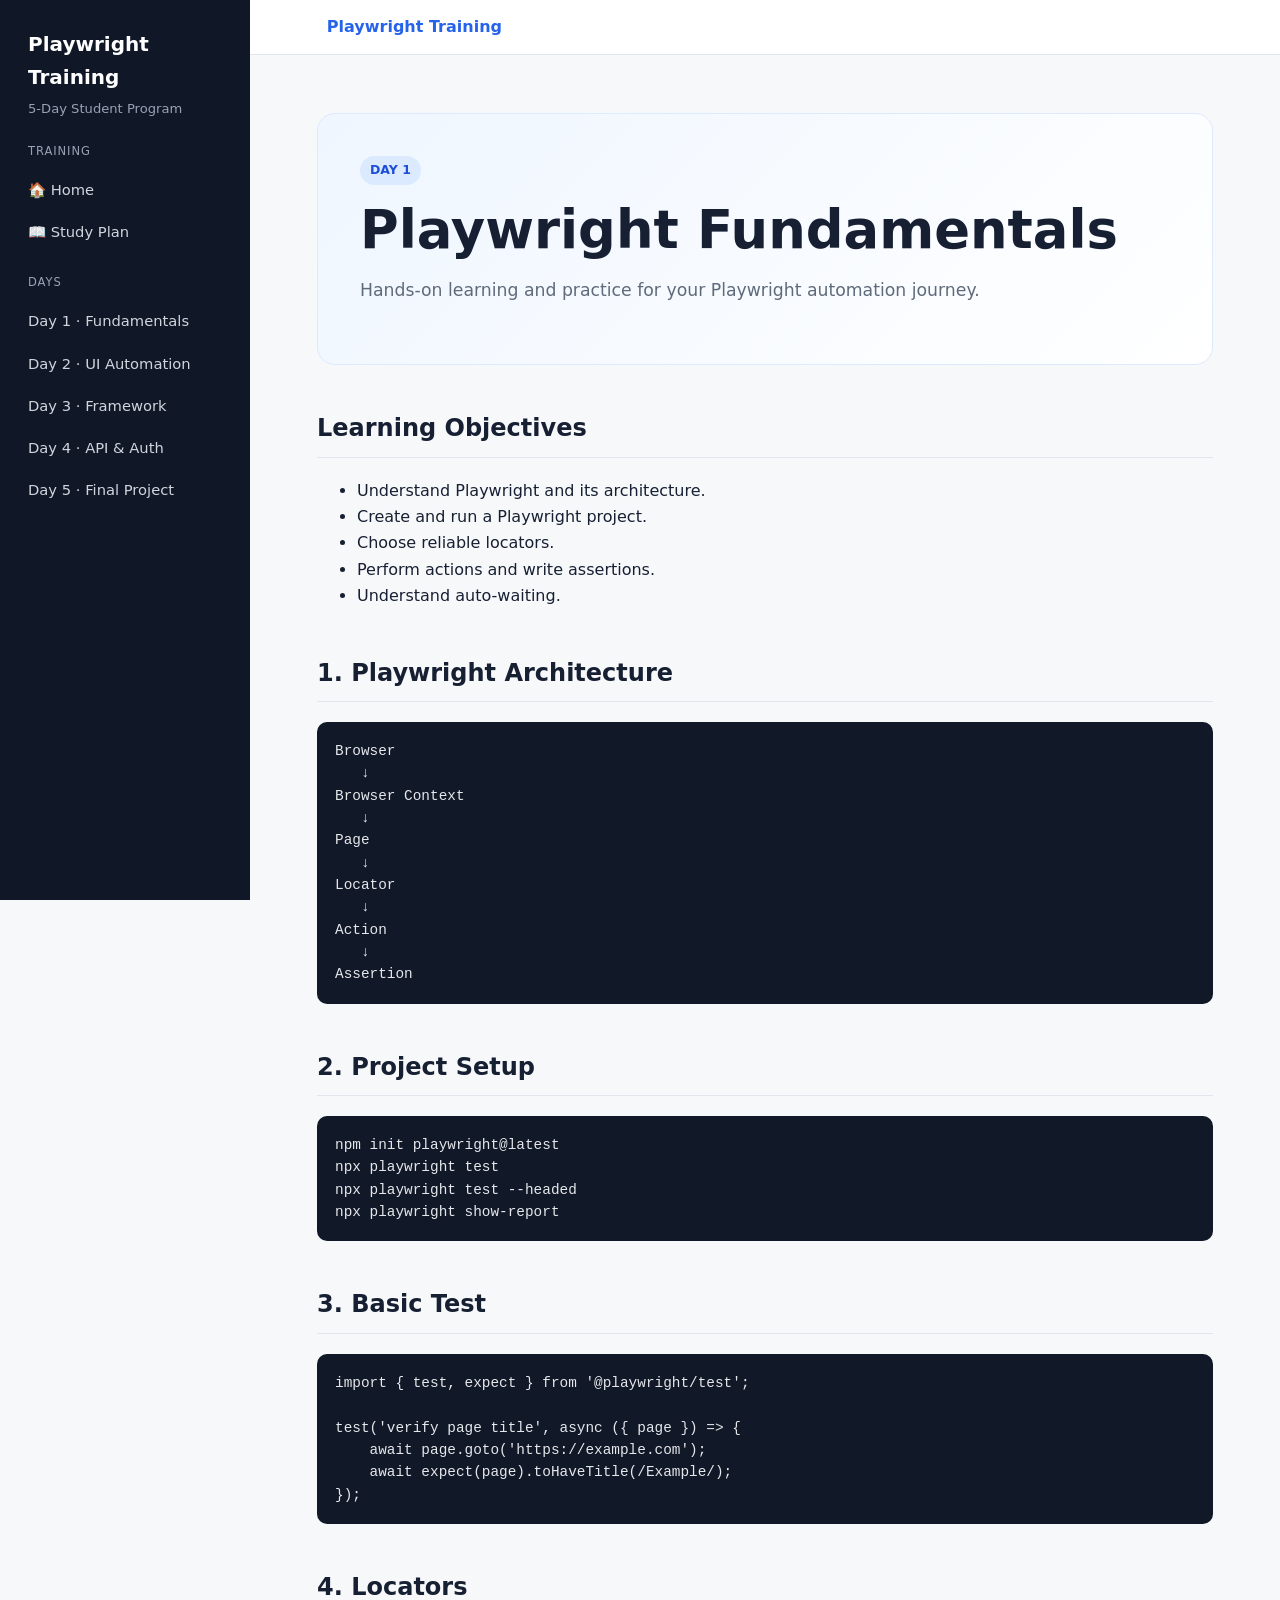
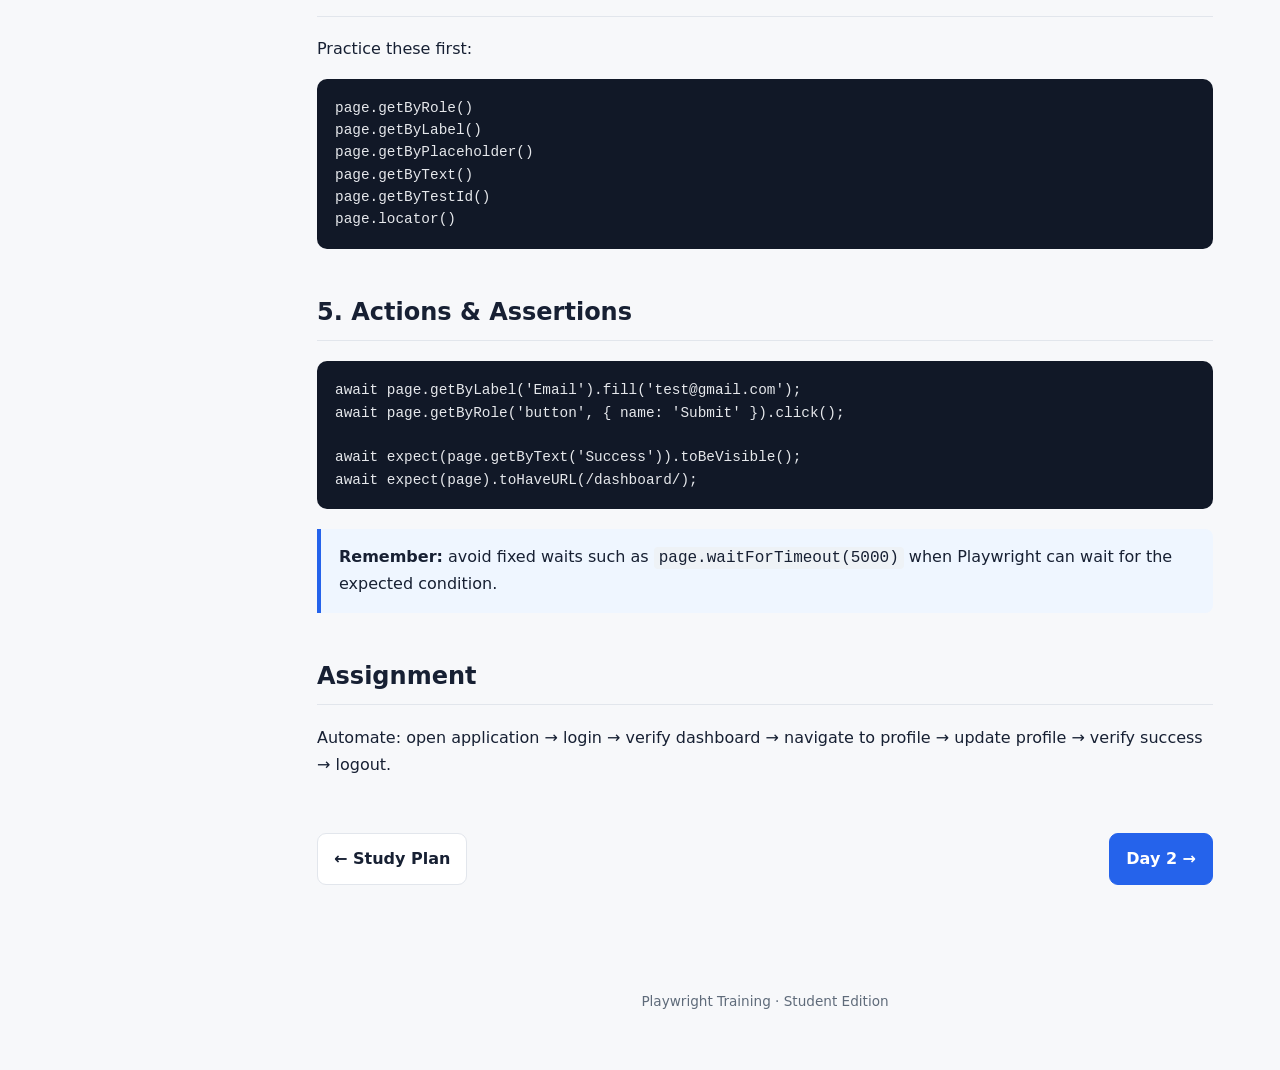
==== docs/day-1.html @ e2bdacb4 "Add files via upload" ====
<!DOCTYPE html>
<html lang="en"><head><meta charset="UTF-8"><meta name="viewport" content="width=device-width, initial-scale=1.0">
<title>Day 1 — Playwright Fundamentals · Playwright Training</title><link rel="stylesheet" href="style.css"></head>
<body><div class="layout">
<aside class="sidebar">
  <div class="brand">Playwright Training</div>
  <div class="brand-sub">5-Day Student Program</div>
  <nav class="nav">
    <div class="nav-title">Training</div>
    <a href="index.html">🏠 Home</a>
    <a href="student-study-plan.html">📖 Study Plan</a>
    <div class="nav-title">Days</div>
    <a href="day-1.html">Day 1 · Fundamentals</a>
    <a href="day-2.html">Day 2 · UI Automation</a>
    <a href="day-3.html">Day 3 · Framework</a>
    <a href="day-4.html">Day 4 · API & Auth</a>
    <a href="day-5.html">Day 5 · Final Project</a>
  </nav>
</aside>
<main class="main"><div class="topbar"><a href="index.html">Playwright Training</a></div>
<div class="container"><section class="hero"><span class="badge">DAY 1</span><h1>Playwright Fundamentals</h1><p>Hands-on learning and practice for your Playwright automation journey.</p></section>
<h2>Learning Objectives</h2><ul><li>Understand Playwright and its architecture.</li><li>Create and run a Playwright project.</li><li>Choose reliable locators.</li><li>Perform actions and write assertions.</li><li>Understand auto-waiting.</li></ul>
<h2>1. Playwright Architecture</h2><pre><code>Browser
   ↓
Browser Context
   ↓
Page
   ↓
Locator
   ↓
Action
   ↓
Assertion</code></pre>
<h2>2. Project Setup</h2><pre><code>npm init playwright@latest
npx playwright test
npx playwright test --headed
npx playwright show-report</code></pre>
<h2>3. Basic Test</h2><pre><code>import { test, expect } from '@playwright/test';

test('verify page title', async ({ page }) => {
    await page.goto('https://example.com');
    await expect(page).toHaveTitle(/Example/);
});</code></pre>
<h2>4. Locators</h2><p>Practice these first:</p><pre><code>page.getByRole()
page.getByLabel()
page.getByPlaceholder()
page.getByText()
page.getByTestId()
page.locator()</code></pre>
<h2>5. Actions & Assertions</h2><pre><code>await page.getByLabel('Email').fill('test@gmail.com');
await page.getByRole('button', { name: 'Submit' }).click();

await expect(page.getByText('Success')).toBeVisible();
await expect(page).toHaveURL(/dashboard/);</code></pre>
<div class="callout"><strong>Remember:</strong> avoid fixed waits such as <code>page.waitForTimeout(5000)</code> when Playwright can wait for the expected condition.</div>
<h2>Assignment</h2><p>Automate: open application → login → verify dashboard → navigate to profile → update profile → verify success → logout.</p>
<div class="nav-buttons"><a class="nav-button" href="student-study-plan.html">← Study Plan</a><a class="nav-button primary" href="day-2.html">Day 2 →</a></div></div><div class="footer">Playwright Training · Student Edition</div></main></div></body></html>
---- docs/style.css ----
:root {
  --bg: #f7f8fa;
  --surface: #ffffff;
  --text: #172033;
  --muted: #5f6b7a;
  --border: #e2e6ec;
  --accent: #2563eb;
  --accent-soft: #eff6ff;
  --code-bg: #111827;
  --code-text: #e5e7eb;
  --success: #15803d;
  --sidebar: 250px;
}
* { box-sizing: border-box; }
html { scroll-behavior: smooth; }
body {
  margin: 0;
  font-family: Inter, ui-sans-serif, system-ui, -apple-system, BlinkMacSystemFont, "Segoe UI", sans-serif;
  background: var(--bg);
  color: var(--text);
  line-height: 1.65;
}
.layout { display: flex; min-height: 100vh; }
.sidebar {
  width: var(--sidebar);
  position: fixed;
  inset: 0 auto 0 0;
  overflow-y: auto;
  background: #101828;
  color: #fff;
  padding: 28px 18px;
}
.brand { font-weight: 800; font-size: 1.25rem; margin: 0 10px 4px; }
.brand-sub { color: #98a2b3; font-size: .82rem; margin: 0 10px 22px; }
.nav-title { color: #98a2b3; text-transform: uppercase; letter-spacing: .08em; font-size: .72rem; margin: 20px 10px 8px; }
.nav a {
  display: block; color: #d0d5dd; text-decoration: none;
  padding: 9px 10px; border-radius: 7px; font-size: .92rem;
}
.nav a:hover { background: #1d2939; color: #fff; }
.main { margin-left: var(--sidebar); width: calc(100% - var(--sidebar)); }
.topbar {
  background: rgba(255,255,255,.94); border-bottom: 1px solid var(--border);
  padding: 14px 6vw; position: sticky; top: 0; z-index: 5;
  backdrop-filter: blur(8px);
}
.topbar a { color: var(--accent); text-decoration: none; font-weight: 650; }
.container { max-width: 960px; margin: 0 auto; padding: 58px 32px 80px; }
.hero {
  background: linear-gradient(135deg, #eff6ff, #ffffff);
  border: 1px solid #dbeafe; border-radius: 18px; padding: 42px;
  margin-bottom: 32px;
}
.hero h1 { font-size: clamp(2rem, 5vw, 3.3rem); line-height: 1.1; margin: 0 0 14px; }
.hero p { font-size: 1.08rem; color: var(--muted); max-width: 720px; }
.badge {
  display: inline-block; background: #dbeafe; color: #1d4ed8;
  padding: 4px 10px; border-radius: 999px; font-size: .78rem; font-weight: 750;
  margin-bottom: 16px;
}
h2 { margin-top: 44px; padding-bottom: 8px; border-bottom: 1px solid var(--border); }
h3 { margin-top: 28px; }
a { color: var(--accent); }
.card-grid { display: grid; grid-template-columns: repeat(2, minmax(0, 1fr)); gap: 16px; margin: 24px 0; }
.card {
  display: block; background: var(--surface); border: 1px solid var(--border);
  border-radius: 12px; padding: 20px; text-decoration: none; color: inherit;
  transition: transform .15s, box-shadow .15s;
}
.card:hover { transform: translateY(-2px); box-shadow: 0 8px 24px rgba(16,24,40,.08); }
.card h3 { color: var(--text); margin: 0 0 6px; }
.card p { color: var(--muted); margin: 0; font-size: .92rem; }
.callout {
  border-left: 4px solid var(--accent); background: var(--accent-soft);
  padding: 15px 18px; margin: 20px 0; border-radius: 0 8px 8px 0;
}
pre {
  background: var(--code-bg); color: var(--code-text); padding: 18px;
  border-radius: 10px; overflow-x: auto; font-size: .9rem; line-height: 1.55;
}
code {
  font-family: "SFMono-Regular", Consolas, "Liberation Mono", monospace;
}
:not(pre) > code { background: #eef2f6; padding: 2px 5px; border-radius: 4px; }
table { width: 100%; border-collapse: collapse; margin: 20px 0; background: #fff; }
th, td { border: 1px solid var(--border); padding: 10px 12px; text-align: left; }
th { background: #f2f4f7; }
.checklist { list-style: none; padding-left: 0; }
.checklist li { margin: 9px 0; }
.checklist input { margin-right: 8px; }
.nav-buttons { display: flex; justify-content: space-between; gap: 16px; margin-top: 55px; }
.nav-button {
  border: 1px solid var(--border); background: #fff; padding: 12px 16px;
  border-radius: 9px; text-decoration: none; color: var(--text); font-weight: 650;
}
.nav-button.primary { background: var(--accent); color: white; border-color: var(--accent); }
.footer { color: var(--muted); text-align: center; padding: 25px; font-size: .85rem; }
@media (max-width: 800px) {
  :root { --sidebar: 0px; }
  .sidebar { position: static; width: auto; }
  .layout { display: block; }
  .main { margin-left: 0; width: 100%; }
  .nav { display: grid; grid-template-columns: repeat(2, 1fr); gap: 4px; }
  .container { padding: 32px 18px 60px; }
  .hero { padding: 28px 22px; }
  .card-grid { grid-template-columns: 1fr; }
}
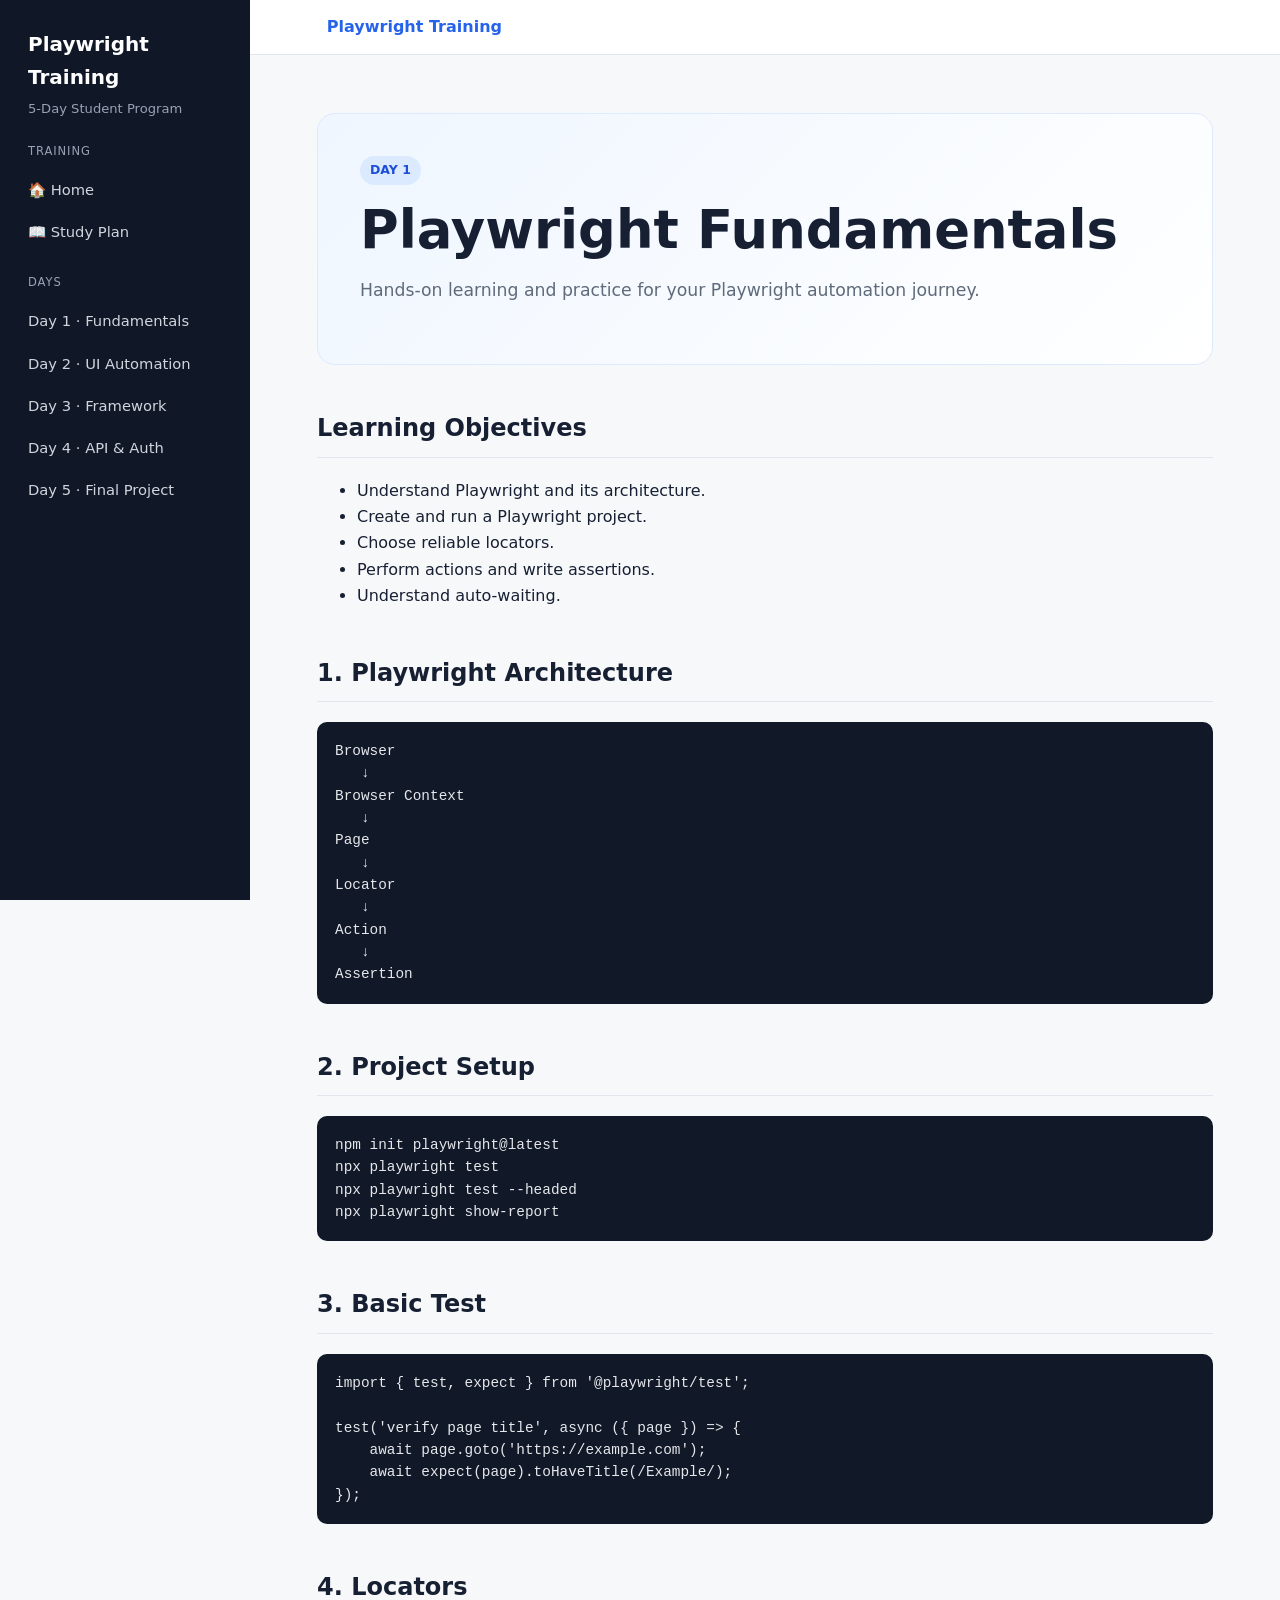
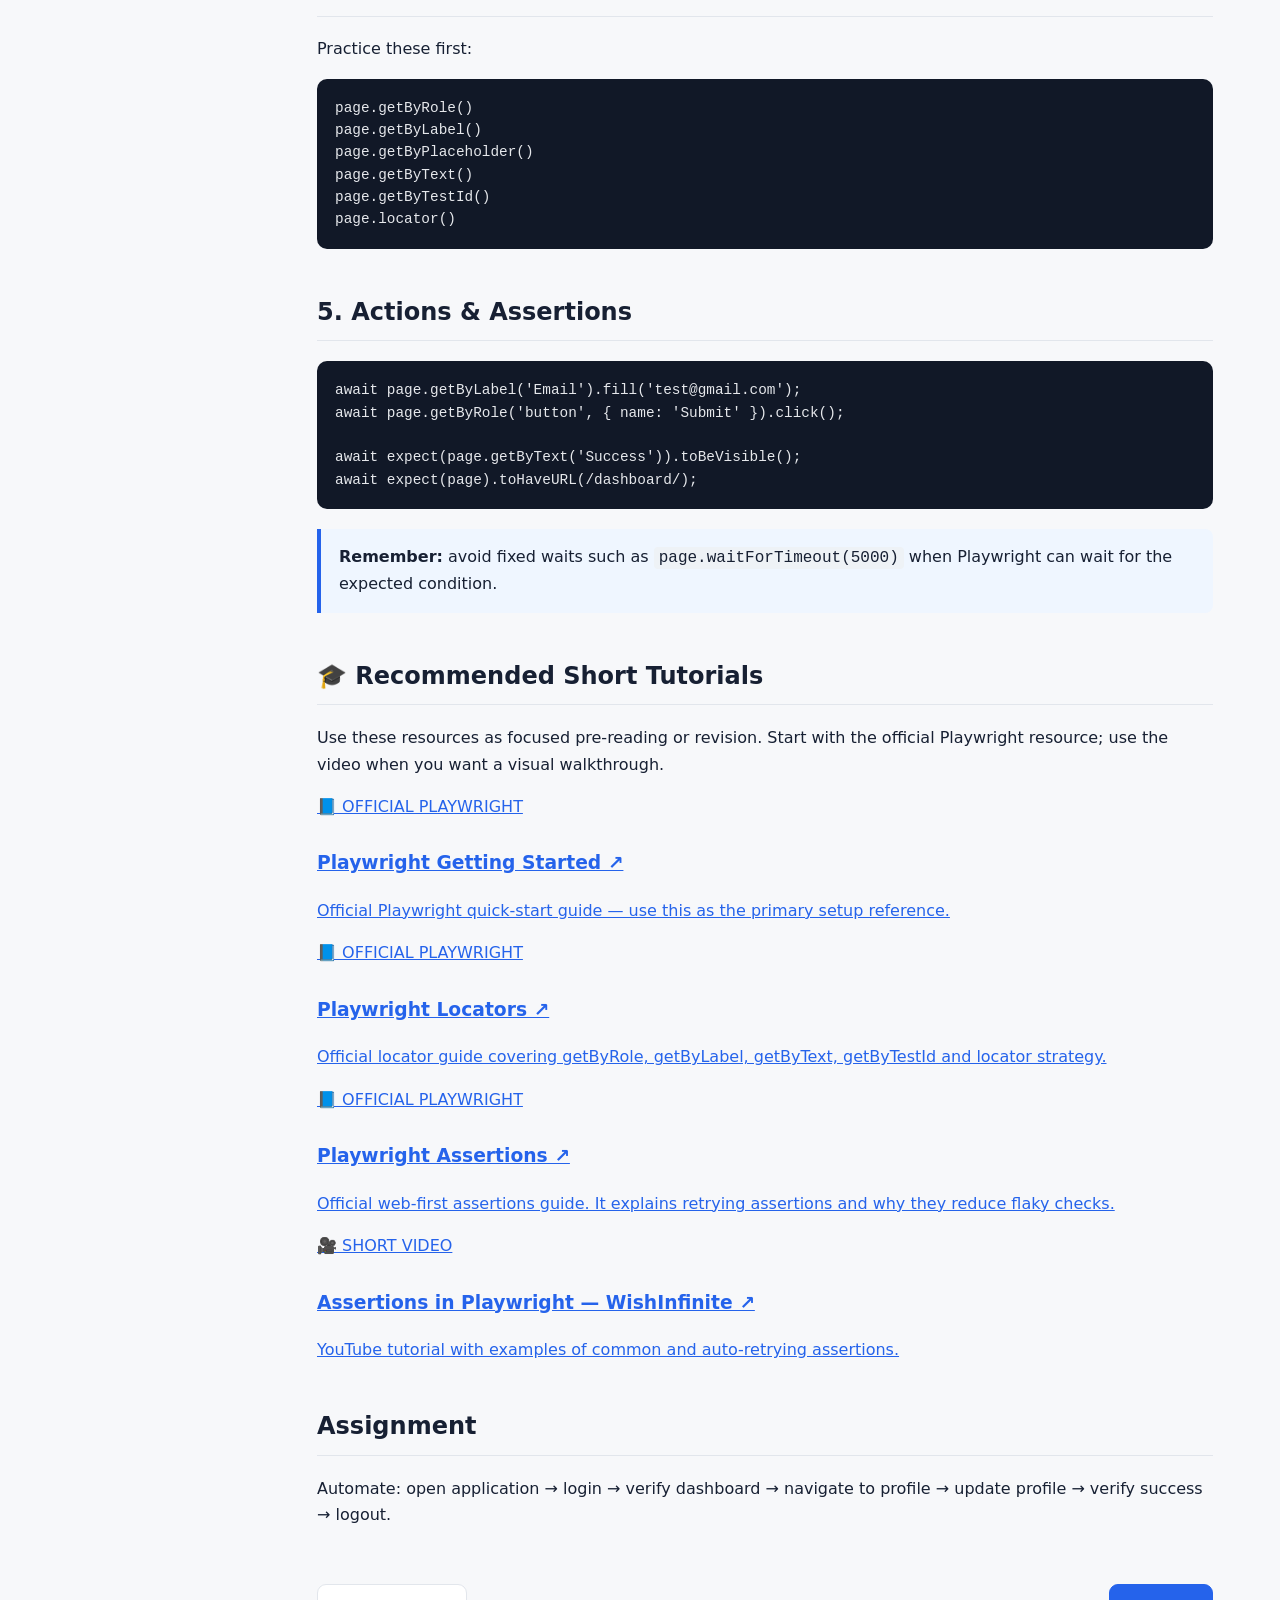
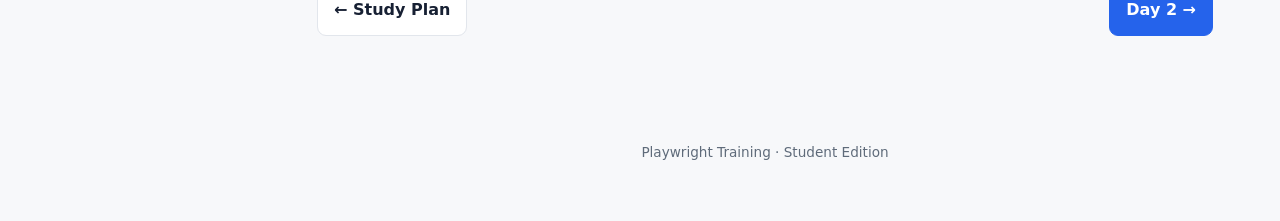
==== commit 5f133c84: "Add Playwright tutorial resources to day-1.html Added recommended short tutorials for Playwright." ====
--- a/docs/day-1.html
+++ b/docs/day-1.html
@@ -53,5 +53,22 @@
 await expect(page.getByText('Success')).toBeVisible();
 await expect(page).toHaveURL(/dashboard/);</code></pre>
 <div class="callout"><strong>Remember:</strong> avoid fixed waits such as <code>page.waitForTimeout(5000)</code> when Playwright can wait for the expected condition.</div>
+<h2>🎓 Recommended Short Tutorials</h2><p class="tutorial-intro">Use these resources as focused pre-reading or revision. Start with the official Playwright resource; use the video when you want a visual walkthrough.</p><div class="tutorial-grid"><a class="tutorial-card" href="https://playwright.dev/docs/intro" target="_blank" rel="noopener noreferrer">
+          <div class="tutorial-type">📘 OFFICIAL PLAYWRIGHT</div>
+          <h3>Playwright Getting Started ↗</h3>
+          <p>Official Playwright quick-start guide — use this as the primary setup reference.</p>
+        </a><a class="tutorial-card" href="https://playwright.dev/docs/locators" target="_blank" rel="noopener noreferrer">
+          <div class="tutorial-type">📘 OFFICIAL PLAYWRIGHT</div>
+          <h3>Playwright Locators ↗</h3>
+          <p>Official locator guide covering getByRole, getByLabel, getByText, getByTestId and locator strategy.</p>
+        </a><a class="tutorial-card" href="https://playwright.dev/docs/test-assertions" target="_blank" rel="noopener noreferrer">
+          <div class="tutorial-type">📘 OFFICIAL PLAYWRIGHT</div>
+          <h3>Playwright Assertions ↗</h3>
+          <p>Official web-first assertions guide. It explains retrying assertions and why they reduce flaky checks.</p>
+        </a><a class="tutorial-card video" href="https://www.youtube.com/watch?v=kqjyWGmckTo" target="_blank" rel="noopener noreferrer">
+          <div class="tutorial-type">🎥 SHORT VIDEO</div>
+          <h3>Assertions in Playwright — WishInfinite ↗</h3>
+          <p>YouTube tutorial with examples of common and auto-retrying assertions.</p>
+        </a></div>
 <h2>Assignment</h2><p>Automate: open application → login → verify dashboard → navigate to profile → update profile → verify success → logout.</p>
-<div class="nav-buttons"><a class="nav-button" href="student-study-plan.html">← Study Plan</a><a class="nav-button primary" href="day-2.html">Day 2 →</a></div></div><div class="footer">Playwright Training · Student Edition</div></main></div></body></html>+<div class="nav-buttons"><a class="nav-button" href="student-study-plan.html">← Study Plan</a><a class="nav-button primary" href="day-2.html">Day 2 →</a></div></div><div class="footer">Playwright Training · Student Edition</div></main></div></body></html>
